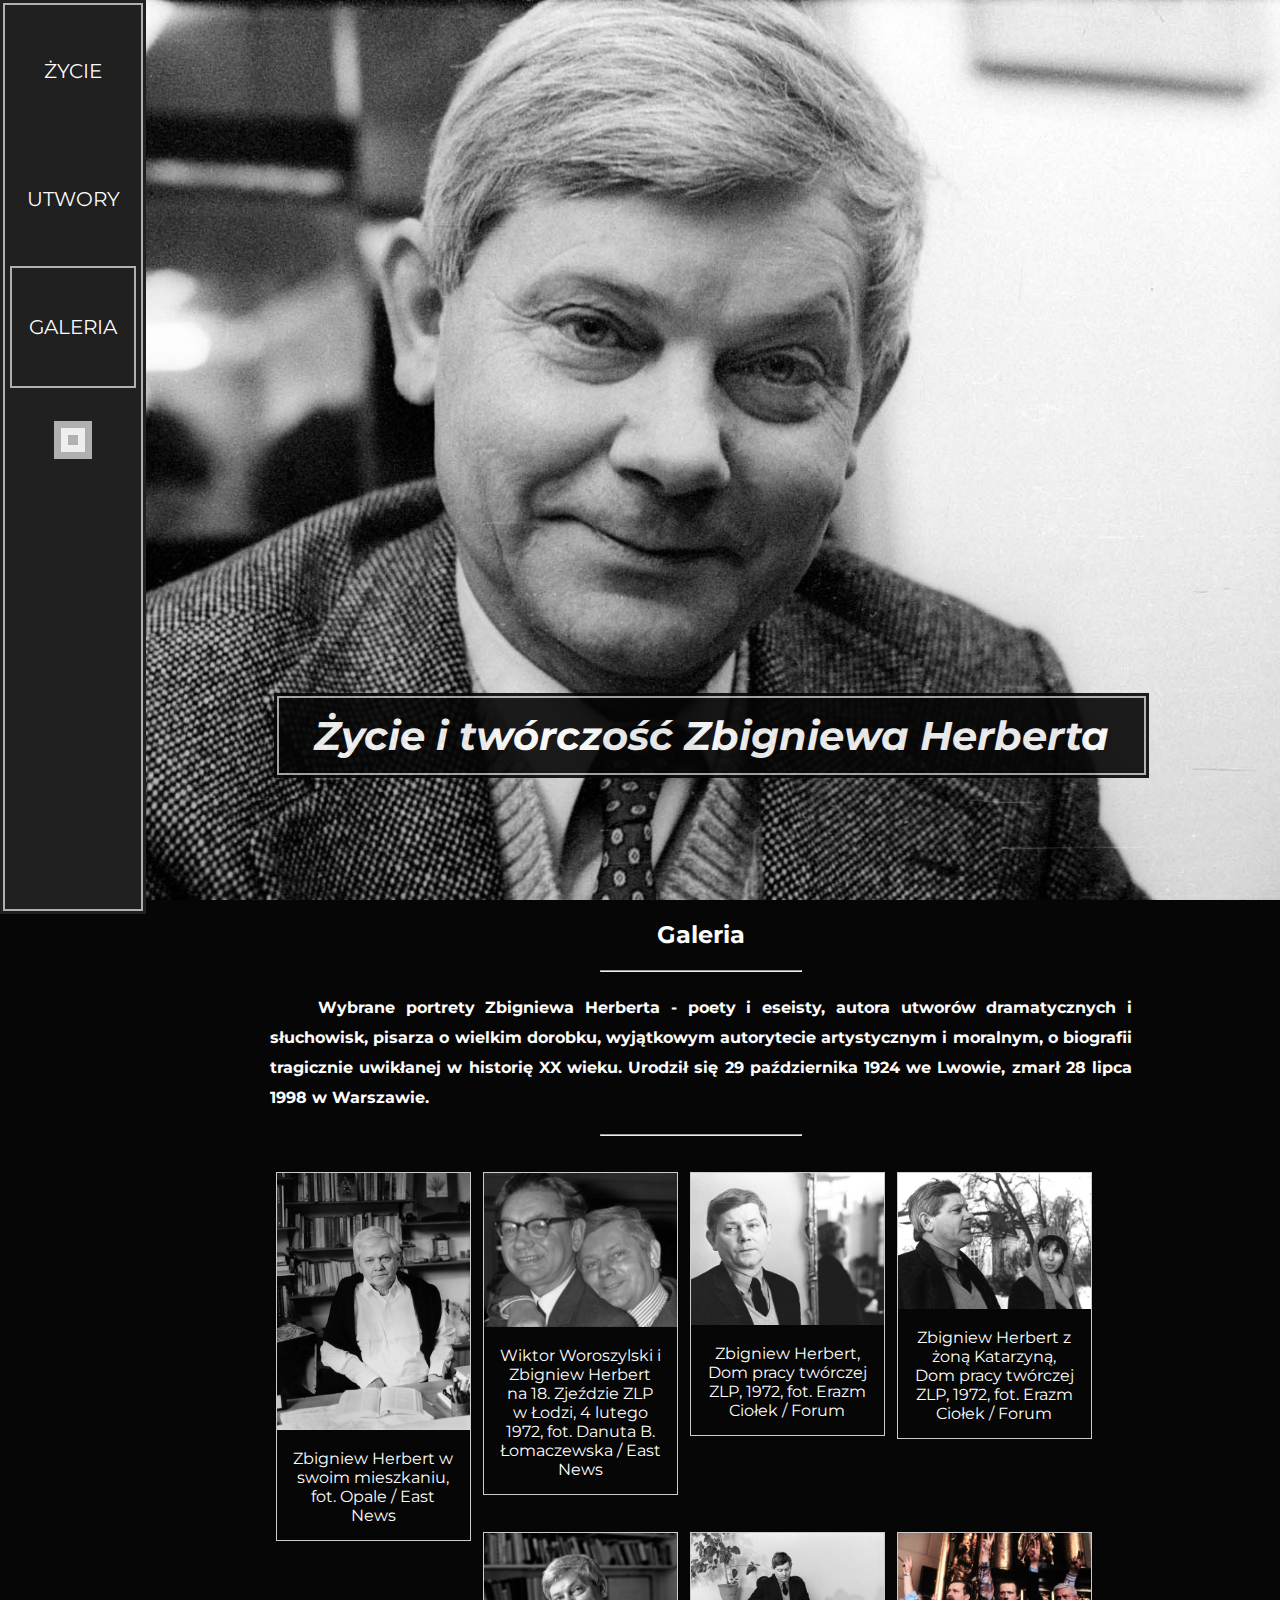
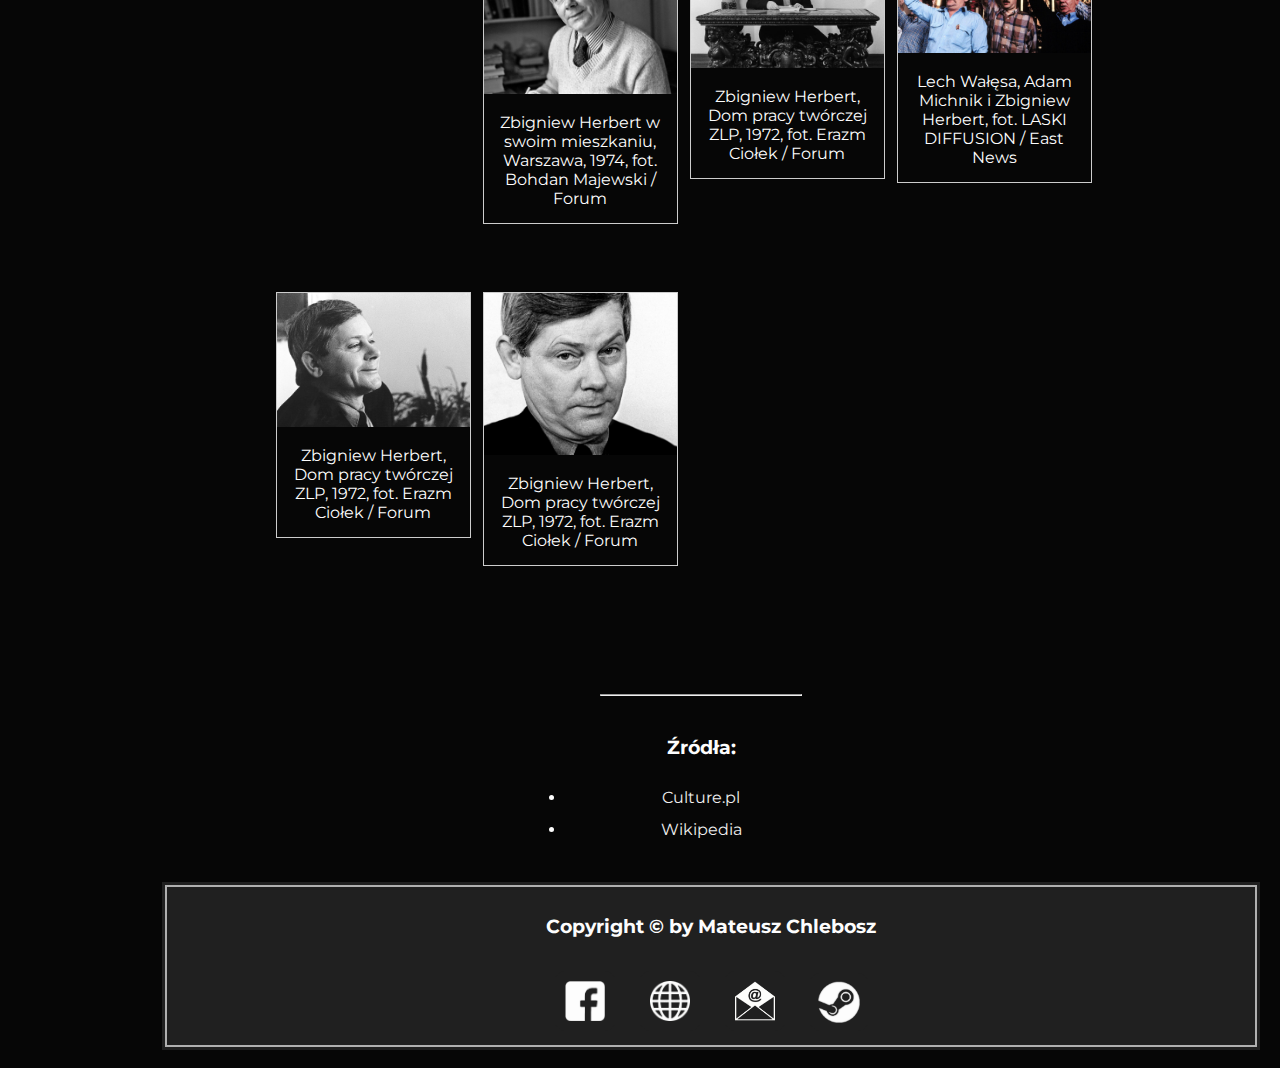
==== galeria.html @ c5ec64eb "v1" ====
<!DOCTYPE html>
<html>
<head>
<meta charset="UTF-8">
<title>Życie i twórczość Zbigniewa Herberta</title>
<meta http-equiv="Content-Language" content="pl">
<meta name="autor" content="Mateusz Chlebosz">
<meta name="description" content="Życie i twórczość Zbigniewa Herberta">
 <meta name="keywords" content="Zbigniew,Herbert,Poeta">


<link rel="stylesheet" href="style.css">
<link rel="stylesheet" href="https://fonts.googleapis.com/css?family=Montserrat">
<link rel="icon" href="icon.png">

<script type="text/javascript" src="invert.js">
</script>

</head>




<body class="dark-theme" onload="start();" >

<!-- Icon Bar -->
<nav class="sidebar hide-small inline dark-element">

  
  <!-- Navigation -->
  <a href="index.html"  class="bar-item">
    ŻYCIE
  </a>
  
  <a href="utwory.html" class="bar-item">
    UTWORY
  </a>
  
  <a href="galeria.html" class="bar-item inline">
    GALERIA
  </a>
  
  
  <a href="#" onclick="invert();" class="switch-item">
    <div class="in"></div>
  </a> 
 
</nav>
<!-- Navbar on small screens (Hidden on medium and large screens) -->
<div class="opacity hover-opacity-off hide-large topbar dark-element">
  <div class="bar">
    <a href="index.html" class="bar-item" style="width:24% !important">ŻYCIE</a>
    <a href="utwory.html" class="bar-item" style="width:24% !important">UTWORY</a>
    <a href="galeria.html" class="bar-item inline" style="width:24% !important">GALERIA</a>
	<a href="#" onclick="invert();" class="switch-item" style="width:24% !important"><div class="in"></div></a>		
	</div>	
</div>

<!-- Page Content -->




<div class="main" >

<header>
 <div class="parallax diff" >
    <div class="home inline dark-theme opacity">Życie i twórczość Zbigniewa Herberta</div>
</div>
  </header>

  <!-- About Section -->
  <div class="main-2 indent">
    <h2 class="noindent" style="text-align:center">Galeria</h2>
    <hr style="width:200px">
<h4>Wybrane portrety Zbigniewa Herberta - poety i eseisty, autora
 utworów dramatycznych i słuchowisk, pisarza o wielkim dorobku, wyjątkowym
 autorytecie artystycznym i moralnym, o biografii tragicznie uwikłanej w historię
 XX wieku. Urodził się 29 października 1924 we Lwowie, zmarł 28 lipca 1998 w Warszawie.</h4>
<hr style="width:200px; margin-bottom:30px">

 <div class="responsive">
  <div class="gallery">
    <a target="_blank" href="galeria/zbigniew_1.jpg">
      <img class="diff" src="galeria/zbigniew_1.jpg" alt="Zbigniew Herbert">
    </a>
    <div class="desc noindent">Zbigniew Herbert w swoim mieszkaniu, fot. Opale / East News 
</div>
  </div>
</div>

 <div class="responsive">
  <div class="gallery">
    <a target="_blank" href="galeria/zbigniew_2.jpg">
      <img class="diff" src="galeria/zbigniew_2.jpg" alt="Zbigniew Herbert">
    </a>
    <div class="desc noindent">Wiktor Woroszylski i Zbigniew Herbert na 18. Zjeździe ZLP w Łodzi, 4 lutego 1972, fot. Danuta B. Łomaczewska / East News 
</div>
  </div>
</div>

 <div class="responsive">
  <div class="gallery">
    <a target="_blank" href="galeria/zbigniew_3.jpg">
      <img class="diff" src="galeria/zbigniew_3.jpg" alt="Zbigniew Herbert">
    </a>
    <div class="desc noindent">Zbigniew Herbert, Dom pracy twórczej ZLP, 1972, fot. Erazm Ciołek / Forum
 

</div>
  </div>
</div>

 <div class="responsive">
  <div class="gallery">
    <a target="_blank" href="galeria/zbigniew_4.jpg">
      <img class="diff" src="galeria/zbigniew_4.jpg" alt="Zbigniew Herbert">
    </a>
    <div class="desc noindent">Zbigniew Herbert z żoną Katarzyną, Dom pracy twórczej ZLP, 1972, fot. Erazm Ciołek / Forum
</div>
  </div>
</div>

 <div class="responsive">
  <div class="gallery">
    <a target="_blank" href="galeria/zbigniew_5.jpg">
      <img class="diff" src="galeria/zbigniew_5.jpg" alt="Zbigniew Herbert">
    </a>
    <div class="desc noindent">Zbigniew Herbert w swoim mieszkaniu, Warszawa, 1974, fot. Bohdan Majewski / Forum
</div>
  </div>
</div>

 <div class="responsive">
  <div class="gallery">
    <a target="_blank" href="galeria/zbigniew_6.jpg">
      <img class="diff" src="galeria/zbigniew_6.jpg" alt="Zbigniew Herbert">
    </a>
    <div class="desc noindent">Zbigniew Herbert, Dom pracy twórczej ZLP, 1972, fot. Erazm Ciołek / Forum 
</div>
  </div>
</div>

 <div class="responsive">
  <div class="gallery">
    <a target="_blank" href="galeria/zbigniew_7.jpg">
      <img class="diff" src="galeria/zbigniew_7.jpg" alt="Zbigniew Herbert">
    </a>
    <div class="desc noindent">Lech Wałęsa, Adam Michnik i Zbigniew Herbert, fot. LASKI DIFFUSION / East News
</div>
  </div>
</div>

 <div class="responsive">
  <div class="gallery">
    <a target="_blank" href="galeria/zbigniew_8.jpg">
      <img class="diff" src="galeria/zbigniew_8.jpg" alt="Zbigniew Herbert">
    </a>
    <div class="desc noindent">Zbigniew Herbert, Dom pracy twórczej ZLP, 1972, fot. Erazm Ciołek / Forum 
</div>
  </div>
</div>

 <div class="responsive">
  <div class="gallery">
    <a target="_blank" href="galeria/zbigniew_9.jpg">
      <img class="diff" src="galeria/zbigniew_9.jpg" alt="Zbigniew Herbert">
    </a>
    <div class="desc noindent">Zbigniew Herbert, Dom pracy twórczej ZLP, 1972, fot. Erazm Ciołek / Forum 
</div>
  </div>
</div>





  <div class="clearfix"></div>
  
 
<hr style="width:200px; margin-top:3em">
 <div class="source">
	<h3 class="noindent">Źródła:</h3>
<ul class="noindent">
	<li><a class="link" href="http://culture.pl/pl/tworca/zbigniew-herbert">Culture.pl</a></li>
	<li><a class="link" href="https://pl.wikipedia.org/wiki/Zbigniew_Herbert#Tw%C3%B3rczo%C5%9B%C4%87">Wikipedia</a></li>
</ul>
	</div>
   
   </div>	
  
    <!-- Footer Social -->
  <footer class="main-2 inline dark-element">
   <h3 class="copyright">Copyright &copy;  by Mateusz Chlebosz<h3>

   <div class="footer dark-element">
    <a href="https://www.facebook.com/chlebosz.mateusz" ><img class="footer-item dark-element"src="facebook2.png" alt="facebook" ></a>
    <a href="http://chlebakos.tookapic.com/" ><img class="footer-item dark-element"src="internet.png" alt="website" ></a>
    <a href="mailto:chleboszmateusz@gmail.com" ><img class="footer-item dark-element"src="e-mail.png" alt="mail" ></a>
    <a href="https://steamcommunity.com/id/Chlebakos/" ><img class="footer-item steam dark-element"src="steam.png" alt="steam" ></a>
	
	
  <!-- End footer -->
  </footer>

<!-- END PAGE CONTENT -->
</div>

</body>
</html>
---- style.css ----
body
	{margin:0px}
body, h1,h2,h3,h4,h5,h6 
	{font-family: "Montserrat", sans-serif}
	
p,h1,h2,h3,h4,h5,h6,ul,li
	{ line-height: 30px }
	

header
	{text-align:center;
	vertical-align:middle;
	margin-bottom:20px}
	
footer
	{max-width:99.9999%;
	margin-right:20px;
	display:block;
	white-space:normal;
	text-align:center!important}
	
	
.main-2
{margin-left:20px;
margin-right:20px}

	
	

.dark-theme
	{color:#fdfdfd;
	background-color:#060606}

.dark-element
	{color:#fdfdfd;
	background-color:#202020!important}

.inverted
	{filter: invert(100%);
	background-color:#EEEEEE}
	
.inverted .diff
	{filter: invert(100%)}
	

	
	
	
	
.home
	{text-align:center;
	position:relative;
	top:77vh;
	overflow:visible;
	display:inline-block;
	width:auto;
	font-style:oblique;
	font-weight:bold;
	
	padding:20px 1em;
	font-size:40px;
	line-height: 45px}


.inverted .home
	{background-color:#fdfdfd;
	color:#060606;
	outline-color:#060606}
	

	
	

	
	
.opacity
	{opacity:0.9}
.hover-opacity-off:hover
	{opacity:1}



.inline
	{outline:2px solid #B0B0B0;
	outline-offset:-5px}


.bar-item
	{display:inline-block;
	vertical-align:middle;
	text-align:center!important;
	text-decoration:none;}


.dark-theme .bar-item
	{color:#fdfdfd;
	background-color:none!important}
	
		
.dark-theme .bar-item:hover
	{cursor:pointer;
	background-color:#B0B0B0}
	
.dark-theme .bar-item:active
	{cursor:wait;
	background-color:#B0B0B0;
	color:#030303!important;
	font-weight:bold!important}
	
	
.parallax {

    background-image: url("zbigniew_herbert.jpg");

    min-height: 100vh; 
	width:100%;
	z-index:4;
	padding:0px 0px!important;
	

    background-attachment: fixed;
    background-position: center;
    background-repeat: no-repeat;
    background-size: cover}	
	
.sidebar
	{height:100%;
	position:fixed!important;
	z-index:1;
	overflow:auto;
	width:136px;
	padding:7px 5px;
	display:block;
	text-align:center!important}
	
	
.sidebar .bar-item
	{width:132px;
	overflow:auto;
	font-size:125%;
	padding:52px 0px}

	
.bar
	{width:100%;
	overflow:hidden;
	text-align:left!important;}
	
.topbar
	{position:fixed!important;
	z-index:1;
	overflow:hidden;
	width:100%;
	padding-left: 2px;
	display:block;
	white-space:normal}
	
.topbar .bar-item
	{width:24.99%;
	padding:2vh 0px;
	overflow:hidden;
	font-size:3.5vw}


	

	
.switch-item
	{display:inline-block;
	vertical-align:middle;
	overflow:hidden;
	text-decoration:none;
	text-align:center!important}
	
.sidebar .switch-item
{margin-top:30px}

.in
	{width: 38px;
	height: 38px;
	display:block;
	margin:auto;
	text-align:center!important;
	background: #B0B0B0;
	outline: 7px solid #EEEEEE;
	outline-offset: -14px!important}
	
	
	
	
	
	
.copyright
	{padding-top:30px;
	margin:10px}
	
.footer
	{overflow:hidden;
	margin:auto}
	
.footer-item
	{width:40px;
	height:40px;
	display:inline-block;
	overflow:visible;
	text-align:center;
	padding:10px 10px;
	margin:10px;
	border-radius:10px}
	
.footer-item:hover
	{cursor:pointer;
	filter: invert(100%)}

.footer-item.steam
	{width:42px!important;
	height:42px!important;
	padding:8px 8px}






	
.noindent
{text-indent:0px!important}

.indent
{text-indent: 3em}






.link
{line-height: 32px!important;
text-decoration:none;

color:#EEEEEE;
padding:5px 5px;
margin-left:-40px;
background-color:none;
}

.link:hover:not(li)
 {cursor:pointer;
	filter: invert(100%);
	background-color:#060606;}
	
.source
	{
	text-align:center!important;
	display:block;
	overflow:hidden;
	margin:auto;
	padding:10px 20vw}
		
	
	/*------responisve-----*/
	
@media (min-width:1079px){
.hide-large
		{display:none!important}

.main
	{
	margin-left:10px}
	
header
	{margin-left:132px}
	
footer
	{margin-left:152px!important}


.main-2
	{margin-left:132px;
	display:block;
	text-align:justify;
	padding:0px 10vw}
	



	
.responsive {
    float: left;
	height:auto;
	max-height:900px;
	min-height:360px;
	width: 24%}	
}


	
@media (max-width:1078px){
.hide-small
	{display:none!important}
.main
	{
	margin-top:0px}
	
	
.main-2
	{padding:0px 2vw;
	display:block;
	text-align:justify}

.home
	{padding:10px 1em;
	font-size:7vmin!important;
	line-height:10vmin!important}
	

.responsive {
    width: 99%;
	margin: 6px 0;
	height:auto!important}
	
div.gallery {
	height:auto!important}
	
div.desc {
    padding:30px!important;
}
}



	
/*-------------------Gallery-------------------*/
	
	div.gallery {
    border: 1px solid #ccc;
	box-sizing: border-box;
}

div.gallery:hover {
    border: 1px solid #777;
}

div.gallery img {
    width: 100%;
    height: auto;
	margin-left:-48px;

}

div.desc {
    padding:15px;
    text-align: center;
display :block}

.responsive {
    padding: 6px;
    float: left;
	box-sizing: border-box;
	

}
.clearfix:after {
    content: "";
    display: table;
    clear: both;
}


	
	


/* Copyright by Mateusz Chlebosz*/
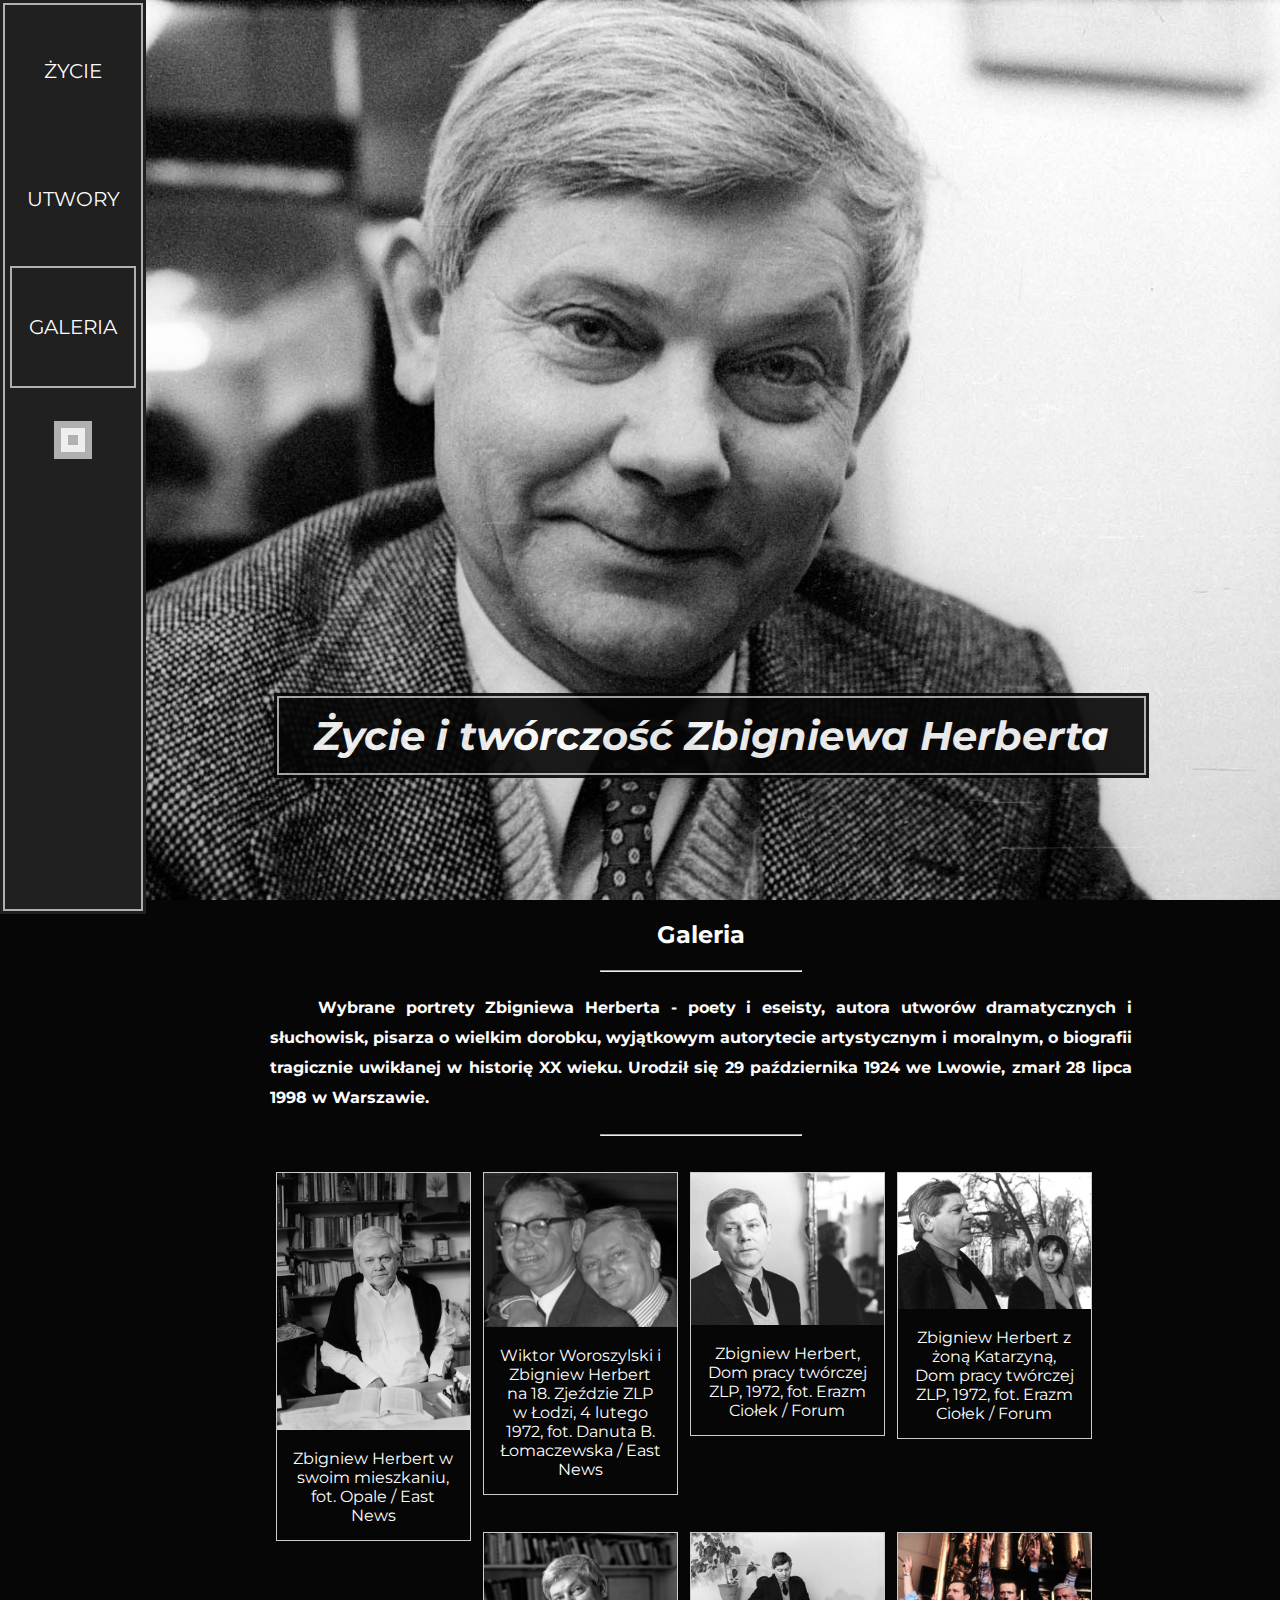
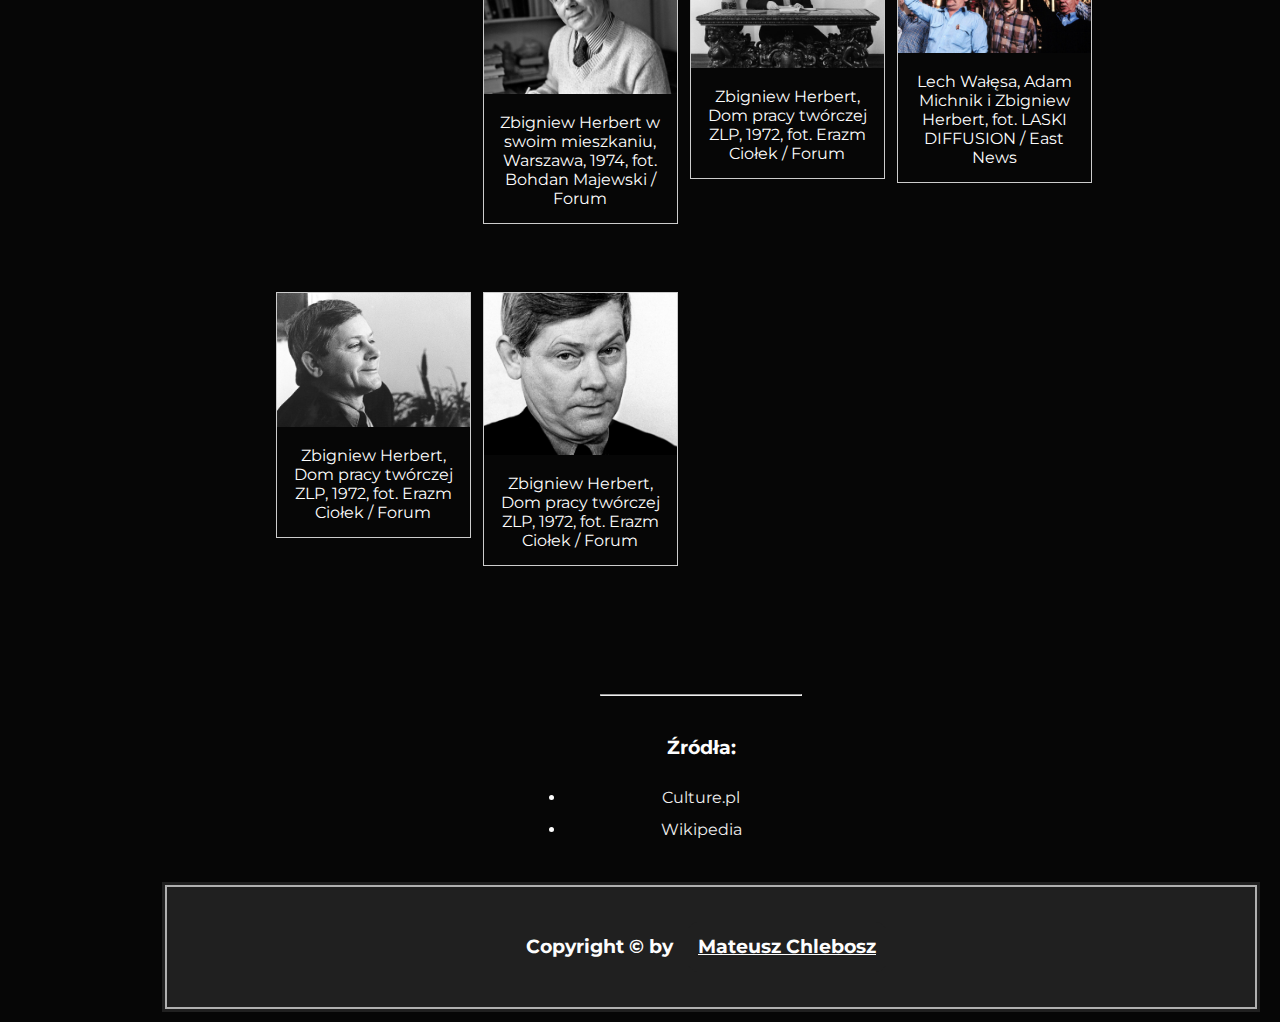
==== commit a5a445f8: "v1.5" ====
--- a/galeria.html
+++ b/galeria.html
@@ -22,6 +22,35 @@
 
 
 <body class="dark-theme" onload="start();" >
+
+
+<!-- About popup  -->
+
+<div id="about" style="display:none" >
+<div class="opacity dark-theme about "></div>
+
+<div class="dark-element about in">
+
+	<a href="javascript:close_about()">
+      <img class="footer-item dark-element X" src="X.png" alt="X">
+    </a>
+	
+	<img class="dark-element diff" style="height:30vh; width:auto; margin:20px;" src="me.jpg" alt="Me">
+
+<p>Strona zrobiona przez ucznia Zespołu Szkół Komunikacji im. Hipolita Cegielskiego z klasy 1C</p>
+
+<h3 class="copyright">Copyright &copy;  by Mateusz Chlebosz</h3>
+<div class="footer dark-element">
+    <a href="https://www.facebook.com/chlebosz.mateusz" target="_blank"><img class="footer-item dark-element"src="facebook2.png" alt="facebook" ></a>
+    <a href="http://chlebakos.tookapic.com/" target="_blank"><img class="footer-item dark-element"src="internet.png" alt="website" ></a>
+    <a href="mailto:chleboszmateusz@gmail.com" target="_blank"><img class="footer-item dark-element"src="e-mail.png" alt="mail" ></a>
+    <a href="https://steamcommunity.com/id/Chlebakos/" target="_blank"><img class="footer-item steam dark-element"src="steam.png" alt="steam" ></a>
+	</div>
+	
+	</div>
+	</div>
+
+
 
 <!-- Icon Bar -->
 <nav class="sidebar hide-small inline dark-element">
@@ -189,18 +218,10 @@
    
    </div>	
   
-    <!-- Footer Social -->
+  <!-- Footer-->
   <footer class="main-2 inline dark-element">
-   <h3 class="copyright">Copyright &copy;  by Mateusz Chlebosz<h3>
-
-   <div class="footer dark-element">
-    <a href="https://www.facebook.com/chlebosz.mateusz" ><img class="footer-item dark-element"src="facebook2.png" alt="facebook" ></a>
-    <a href="http://chlebakos.tookapic.com/" ><img class="footer-item dark-element"src="internet.png" alt="website" ></a>
-    <a href="mailto:chleboszmateusz@gmail.com" ><img class="footer-item dark-element"src="e-mail.png" alt="mail" ></a>
-    <a href="https://steamcommunity.com/id/Chlebakos/" ><img class="footer-item steam dark-element"src="steam.png" alt="steam" ></a>
-	
-	
-  <!-- End footer -->
+   <h3 class="copyright">Copyright &copy;  by <a href="javascript:open_about()" class="dark-element"  > Mateusz Chlebosz</a></h3>
+
   </footer>
 
 <!-- END PAGE CONTENT -->
--- a/style.css
+++ b/style.css
@@ -192,11 +192,15 @@
 	
 .copyright
 	{padding-top:30px;
+	padding-bottom:30px;
 	margin:10px}
 	
 .footer
 	{overflow:hidden;
-	margin:auto}
+	margin: auto;
+	width: 80%;
+    padding: 10px;
+	margin-bottom:20px}
 	
 .footer-item
 	{width:40px;
@@ -366,10 +370,56 @@
     clear: both;
 }
 
-
-	
-	
-
+.about
+{
+	
+	height:100%;
+	width:100%;
+	position:fixed!important;
+	z-index:3;
+
+
+}
+.about.in
+{
+	height:auto;
+	width:50%;
+	min-width:300px;
+	position:fixed!important;
+	z-index:4;
+	text-align:center!important;
+	display:block;
+	margin-left:20vw;
+	margin-top:5vh
+	
+}
+.X
+{
+	top:20px;
+	position: absolute;
+    right: 20px;
+	display:inline;!important
+}
+
+.about p
+{
+	padding:0px 30px;
+}
+	
+.copyright a
+{
+	display:inline-block;
+	overflow:visible;
+	text-align:center;
+	padding:10px 10px;
+	margin:10px;
+	border-radius:10px
+}
+
+	
+.copyright a:hover
+	{cursor:pointer;
+	filter: invert(100%)}
 
 /* Copyright by Mateusz Chlebosz*/
 
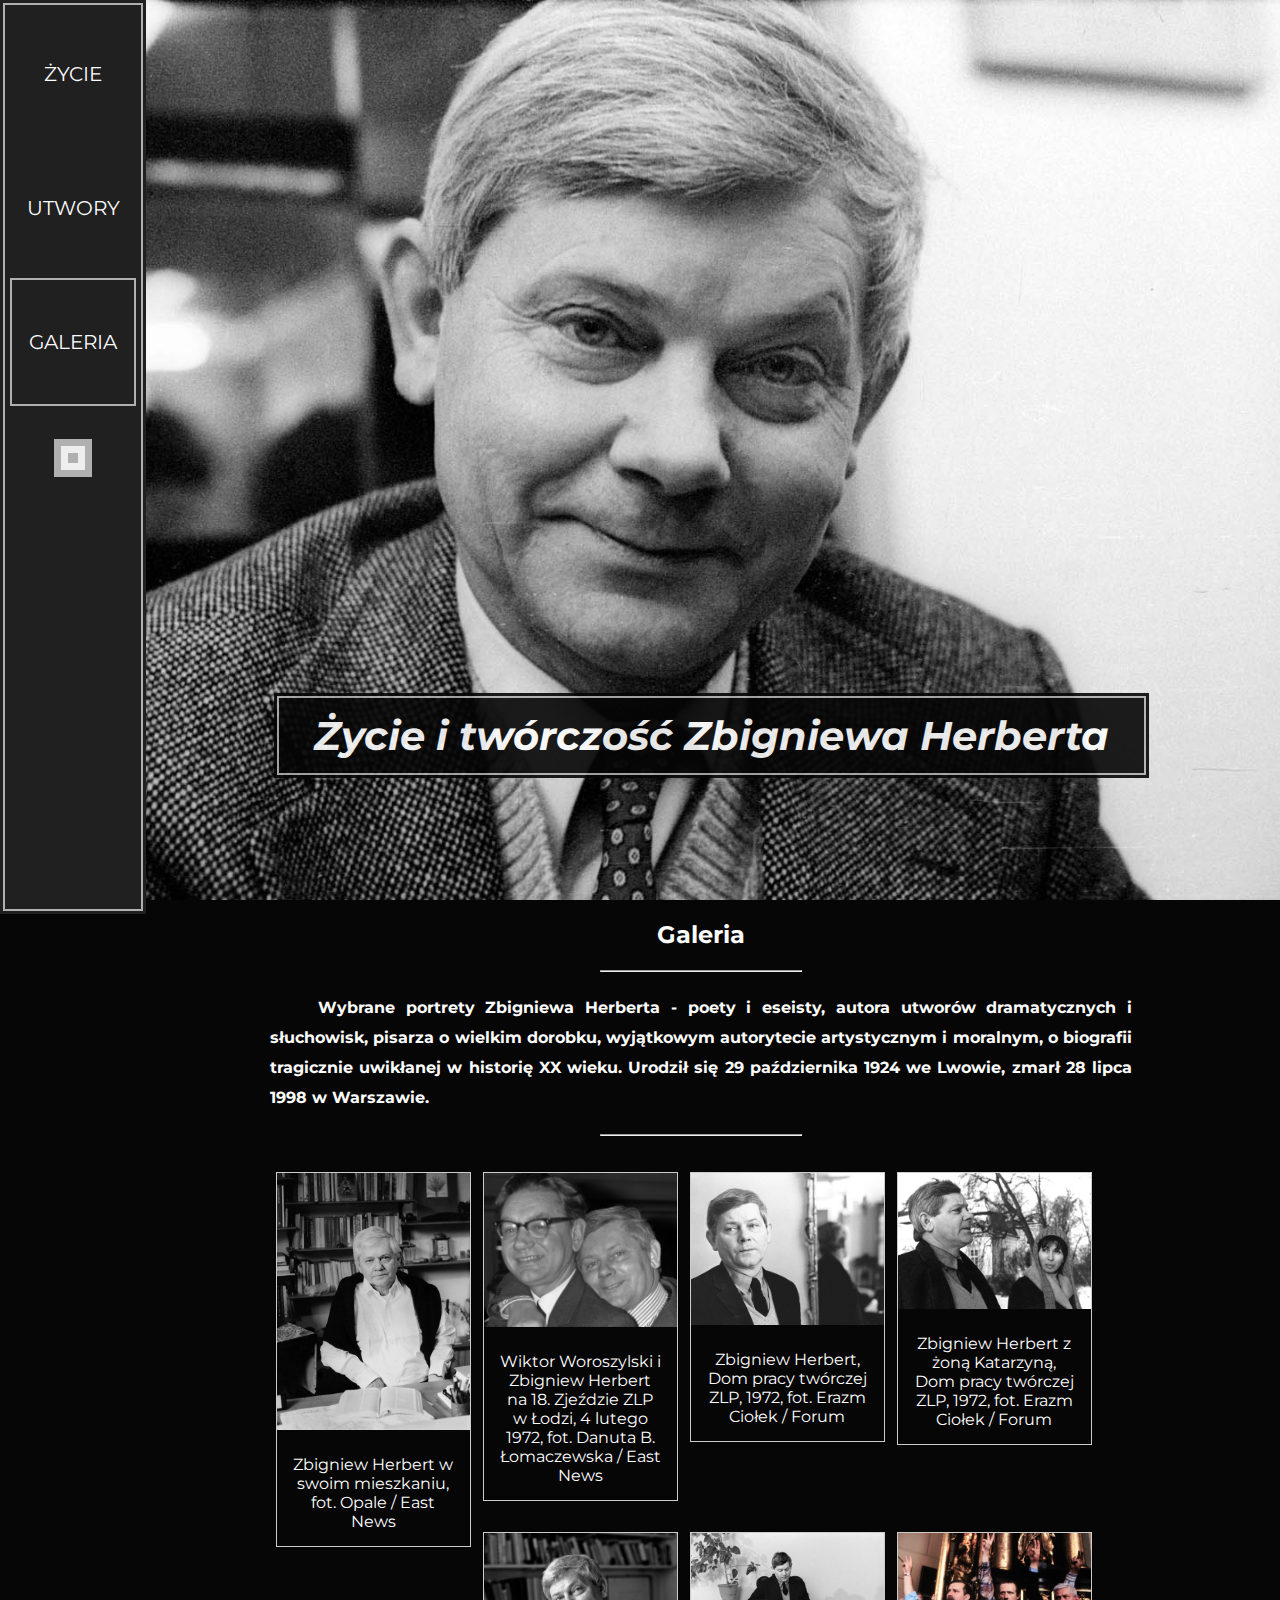
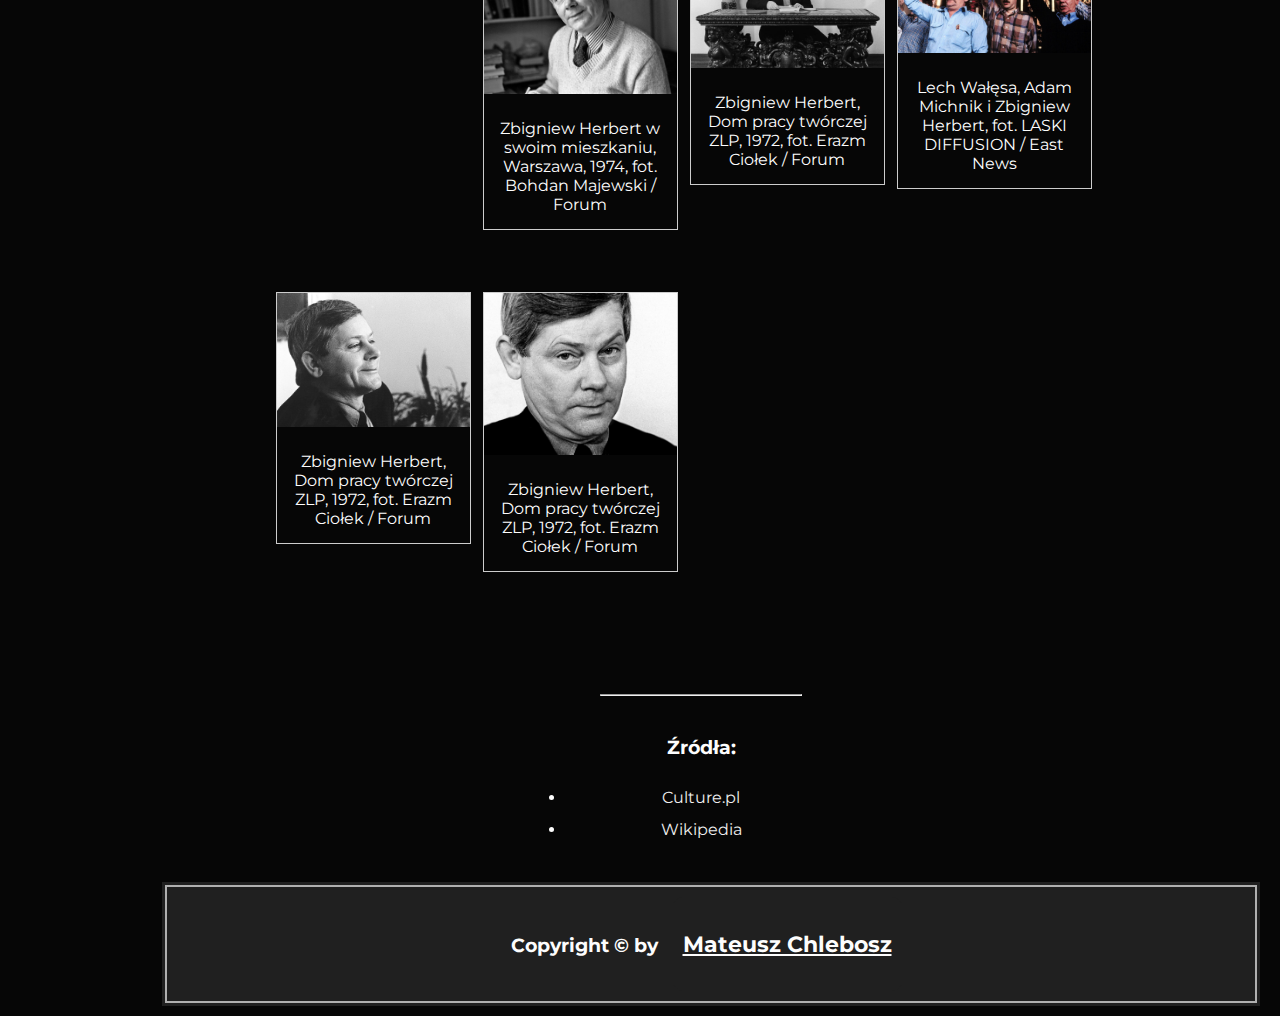
==== commit 219e0cc9: "v1.6" ====
--- a/galeria.html
+++ b/galeria.html
@@ -220,7 +220,7 @@
   
   <!-- Footer-->
   <footer class="main-2 inline dark-element">
-   <h3 class="copyright">Copyright &copy;  by <a href="javascript:open_about()" class="dark-element"  > Mateusz Chlebosz</a></h3>
+   <h3 class="copyright">Copyright &copy;  by <a href="javascript:open_about()" class="dark-element"  > <h3>Mateusz Chlebosz</h3></a></h3>
 
   </footer>
 
--- a/style.css
+++ b/style.css
@@ -1,9 +1,9 @@
 body
 	{margin:0px}
-body, h1,h2,h3,h4,h5,h6 
+body, h1,h2,h3,h4,h5,h6,a
 	{font-family: "Montserrat", sans-serif}
 	
-p,h1,h2,h3,h4,h5,h6,ul,li
+p,h1,h2,h3,h4,h5,h6,ul,li,a
 	{ line-height: 30px }
 	
 
@@ -191,8 +191,8 @@
 	
 	
 .copyright
-	{padding-top:30px;
-	padding-bottom:30px;
+	{padding-top:5px;
+	padding-bottom:5px;
 	margin:10px}
 	
 .footer
@@ -390,7 +390,7 @@
 	text-align:center!important;
 	display:block;
 	margin-left:20vw;
-	margin-top:5vh
+	margin-top:5vh;
 	
 }
 .X
@@ -413,7 +413,8 @@
 	text-align:center;
 	padding:10px 10px;
 	margin:10px;
-	border-radius:10px
+	border-radius:10px;
+	font-size:auto;
 }
 
 	
